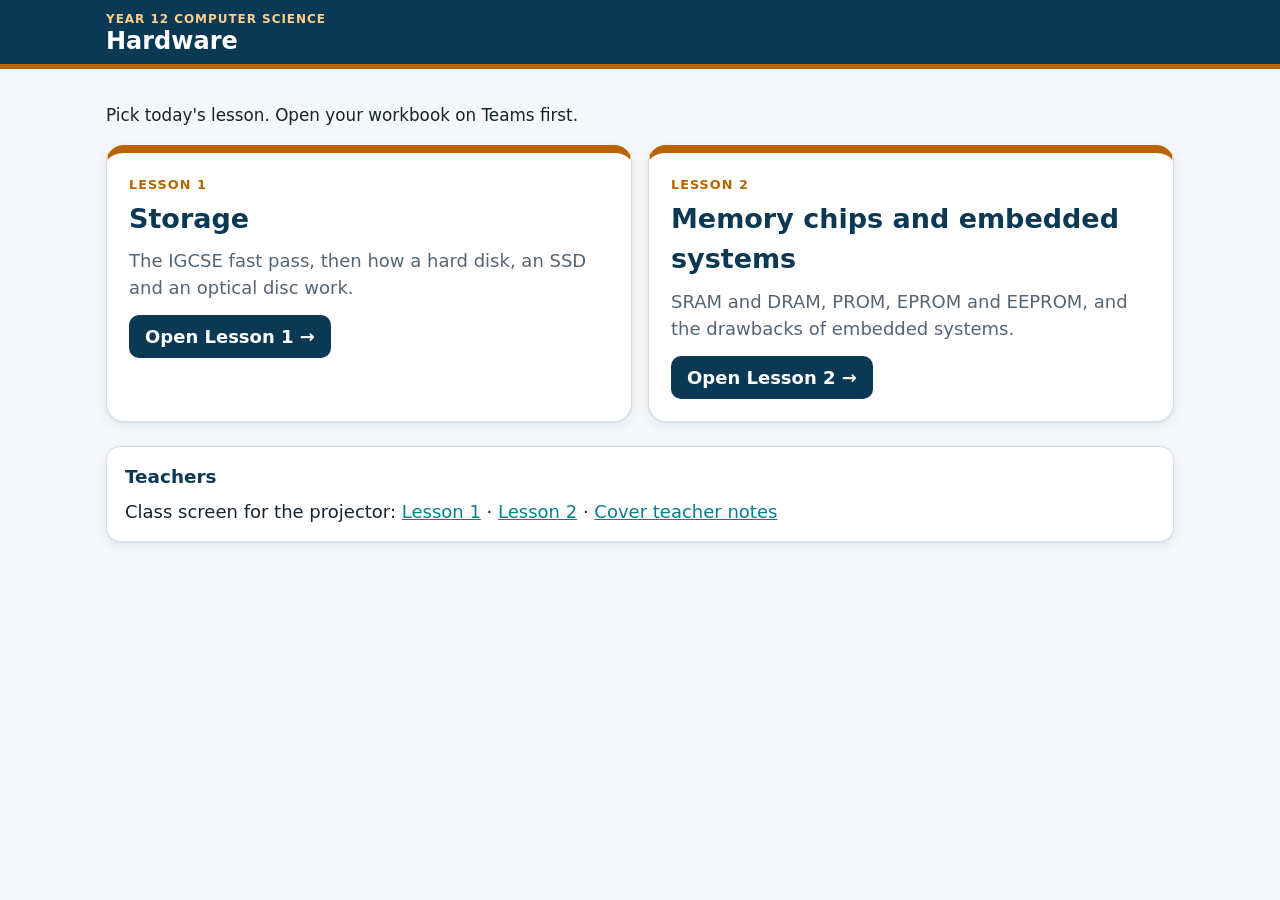
==== index.html @ 3945bee4 "Year 12 hardware cover lessons: site, animations, class screen Co-Authored-By: Claude Opus 5.5 <nore" ====
<!doctype html>
<html lang="en-GB">
<head>
<meta charset="utf-8">
<meta name="viewport" content="width=device-width, initial-scale=1">
<title>Year 12 Hardware</title>
<meta name="description" content="Year 12 Computer Science hardware lessons: storage, memory chips and embedded systems.">
<link rel="stylesheet" href="assets/site.css">
<style>
.tiles{display:grid;grid-template-columns:repeat(auto-fit,minmax(280px,1fr));gap:16px}
.tile{display:block;text-decoration:none;color:var(--ink);background:#fff;border:1px solid var(--line);border-radius:18px;padding:22px;box-shadow:var(--shadow);border-top:8px solid var(--amber)}
.tile:hover{border-color:var(--teal)}
.tile .n{font-size:.8rem;font-weight:800;letter-spacing:.08em;text-transform:uppercase;color:var(--amber)}
.tile h2{margin:4px 0 8px;color:var(--ocean)}
.tile p{margin:0;color:var(--muted)}
.go{display:inline-block;margin-top:14px;background:var(--ocean);color:#fff;border-radius:10px;padding:8px 16px;font-weight:700}
</style>
</head>
<body>
<header class="top"><div class="top-in"><div class="grow"><div class="eyebrow">Year 12 Computer Science</div><h1>Hardware</h1></div></div></header>
<main style="padding-bottom:40px">
  <p class="lead">Pick today's lesson. Open your workbook on Teams first.</p>
  <div class="tiles">
    <a class="tile" href="h1.html"><div class="n">Lesson 1</div><h2>Storage</h2><p>The IGCSE fast pass, then how a hard disk, an SSD and an optical disc work.</p><span class="go">Open Lesson 1 →</span></a>
    <a class="tile" href="h2.html"><div class="n">Lesson 2</div><h2>Memory chips and embedded systems</h2><p>SRAM and DRAM, PROM, EPROM and EEPROM, and the drawbacks of embedded systems.</p><span class="go">Open Lesson 2 →</span></a>
  </div>
  <div class="card" style="margin-top:24px">
    <h3>Teachers</h3>
    <p>Class screen for the projector: <a href="board.html?l=1">Lesson 1</a> · <a href="board.html?l=2">Lesson 2</a> · <a href="cover.html">Cover teacher notes</a></p>
  </div>
</main>
<script src="assets/engine.js"></script>
</body>
</html>
---- assets/site.css ----
/* Year 12 Hardware: shared styles. Palette follows the Year 12 textbook (Ocean and Sunset, Unit 3 amber). */
:root{
  --ocean:#0b3954; --ocean2:#14507a; --teal:#087e8b; --amber:#b86400; --amber-soft:#fff3e0;
  --coral:#d1495b; --slate:#3d5a80; --ink:#16232e; --muted:#566573; --paper:#f5f7f9; --card:#fff;
  --line:#d6dde3; --soft:#eaf2f5; --good:#1f8a4c; --good-soft:#e5f5ec; --bad:#c0392b; --bad-soft:#fdecea;
  --stretch:#2f5fa7; --stretch-soft:#eaf0fb; --help:#6b4fa0; --help-soft:#f2edf9;
  --r:14px; --shadow:0 1px 2px rgba(11,57,84,.08),0 4px 14px rgba(11,57,84,.06);
}
*{box-sizing:border-box}
html{-webkit-text-size-adjust:100%}
body{margin:0;background:var(--paper);color:var(--ink);font-family:"Segoe UI",Calibri,system-ui,-apple-system,Roboto,Arial,sans-serif;font-size:18px;line-height:1.5}
button,select,input,textarea{font:inherit}
button{cursor:pointer;touch-action:manipulation}
a{color:var(--teal)}
img,svg{max-width:100%}
svg text{font-family:"Segoe UI",Calibri,system-ui,Arial,sans-serif}
:focus-visible{outline:3px solid var(--amber);outline-offset:2px}

/* ---------- top bar ---------- */
.top{position:sticky;top:0;z-index:20;background:var(--ocean);color:#fff;border-bottom:5px solid var(--amber)}
.top-in{max-width:1100px;margin:auto;padding:10px 16px 8px;display:flex;align-items:center;gap:12px;flex-wrap:wrap}
.top .eyebrow{font-size:.75rem;font-weight:800;letter-spacing:.08em;text-transform:uppercase;color:#ffcf8a}
.top h1{margin:0;font-size:clamp(1.1rem,2.6vw,1.5rem);line-height:1.15}
.top .grow{flex:1 1 240px;min-width:0}
.stuckbtn{background:transparent;border:2px solid #ffffff70;color:#fff;border-radius:999px;padding:6px 14px;font-weight:700;font-size:.9rem}
.stuckbtn:hover{background:#ffffff18}
.steps{max-width:1100px;margin:auto;padding:0 16px 10px;display:flex;gap:5px}
.steps button{flex:1;min-width:0;height:10px;border:0;border-radius:6px;background:#ffffff38;padding:0}
.steps button.done{background:#7fd1c0}
.steps button.now{background:var(--amber)}
.where{max-width:1100px;margin:auto;padding:0 16px 10px;font-size:.85rem;color:#cfe3ee;display:flex;justify-content:space-between;gap:10px;flex-wrap:wrap}

/* ---------- layout ---------- */
main{max-width:1100px;margin:auto;padding:18px 16px 120px}
.stage{display:none}
.stage.on{display:block;animation:fadein .25s ease}
@keyframes fadein{from{opacity:0;transform:translateY(6px)}to{opacity:1;transform:none}}
.stage-head{display:flex;align-items:flex-start;gap:14px;margin:4px 0 14px}
.stage-num{flex:0 0 auto;width:48px;height:48px;border-radius:12px;background:var(--amber);color:#fff;display:grid;place-items:center;font-weight:800;font-size:1.3rem}
.stage-head h2{margin:0;font-size:clamp(1.3rem,3vw,1.75rem);line-height:1.2;color:var(--ocean)}
.stage-head .by{font-size:.9rem;color:var(--muted);margin-top:2px}
.card{background:var(--card);border:1px solid var(--line);border-radius:var(--r);padding:16px 18px;margin:0 0 16px;box-shadow:var(--shadow)}
.card h3{margin:0 0 8px;color:var(--ocean);font-size:1.15rem}
.card p{margin:0 0 10px}
.card p:last-child{margin-bottom:0}
.lead{font-size:1.05rem}
.muted{color:var(--muted)}
.small{font-size:.88rem}
.two{display:grid;grid-template-columns:1fr 1fr;gap:16px}
@media (max-width:760px){.two{grid-template-columns:1fr}}
ul.clean{margin:0;padding-left:1.2em}
ul.clean li{margin:3px 0}

/* do this / workbook callouts */
.do{border-left:6px solid var(--teal);background:#e8f6f7}
.wb{border-left:6px solid var(--amber);background:var(--amber-soft)}
.wb .tag,.do .tag{display:inline-block;font-size:.75rem;font-weight:800;letter-spacing:.06em;text-transform:uppercase;padding:2px 8px;border-radius:6px;margin-bottom:6px}
.wb .tag{background:var(--amber);color:#fff}
.do .tag{background:var(--teal);color:#fff}
.exam{border-left:6px solid var(--ocean);background:#eef4f8}
.exam .tag{display:inline-block;font-size:.75rem;font-weight:800;letter-spacing:.06em;text-transform:uppercase;padding:2px 8px;border-radius:6px;margin-bottom:6px;background:var(--ocean);color:#fff}
.story{border-left:6px solid var(--coral);background:#fdf0f2}
.story .tag{display:inline-block;font-size:.75rem;font-weight:800;letter-spacing:.06em;text-transform:uppercase;padding:2px 8px;border-radius:6px;margin-bottom:6px;background:var(--coral);color:#fff}
.warn{border-left:6px solid #d08a00;background:#fff7e0}

/* key words */
.kw{display:grid;grid-template-columns:repeat(auto-fill,minmax(230px,1fr));gap:10px}
.kwi{background:var(--soft);border-radius:10px;padding:10px 12px}
.kwi b{display:flex;align-items:center;gap:6px;color:var(--ocean)}
.say{border:0;background:var(--teal);color:#fff;border-radius:999px;width:30px;height:30px;font-size:.85rem;display:inline-grid;place-items:center;flex:0 0 auto}
.say:hover{background:var(--ocean)}
.kwi .root{display:block;font-size:.85rem;color:var(--muted);margin-top:3px}

/* layered help */
details.help,details.further{border-radius:12px;margin:10px 0 0;border:2px solid transparent}
details.help{background:var(--help-soft);border-color:#ddd0f0}
details.further{background:var(--stretch-soft);border-color:#cfdcf3}
details.help>summary,details.further>summary{cursor:pointer;padding:10px 14px;font-weight:700;list-style:none}
details.help>summary::-webkit-details-marker,details.further>summary::-webkit-details-marker{display:none}
details.help>summary{color:var(--help)}
details.further>summary{color:var(--stretch)}
details.help>summary::before{content:"+ ";font-weight:800}
details.further>summary::before{content:"+ ";font-weight:800}
details[open].help>summary::before,details[open].further>summary::before{content:"− "}
details.help>div,details.further>div{padding:0 14px 12px}
.label-beyond{display:inline-block;font-size:.72rem;font-weight:800;letter-spacing:.05em;text-transform:uppercase;background:var(--stretch);color:#fff;border-radius:6px;padding:1px 7px;margin-right:6px}

/* buttons */
.btn{border:2px solid var(--ocean);background:#fff;color:var(--ocean);border-radius:10px;padding:8px 16px;font-weight:700;min-height:44px}
.btn:hover{background:var(--soft)}
.btn.primary{background:var(--ocean);color:#fff}
.btn.primary:hover{background:var(--ocean2)}
.btn.amber{background:var(--amber);border-color:var(--amber);color:#fff}
.btn:disabled{opacity:.45;cursor:not-allowed}
.row{display:flex;gap:10px;flex-wrap:wrap;align-items:center}

/* bottom nav */
.nav{position:fixed;left:0;right:0;bottom:0;z-index:20;background:#ffffffee;backdrop-filter:blur(6px);border-top:1px solid var(--line)}
.nav-in{max-width:1100px;margin:auto;padding:10px 16px;display:flex;gap:10px;align-items:center}
.nav .btn{min-width:110px}
.nav .next{margin-left:auto;font-size:1.05rem;padding:10px 22px}
.nav .count{font-size:.9rem;color:var(--muted)}

/* ---------- checks ---------- */
.q{margin:0 0 14px}
.q .stem{font-weight:600;margin-bottom:8px}
.opts{display:grid;gap:8px}
.opt{text-align:left;border:2px solid var(--line);background:#fff;border-radius:10px;padding:9px 12px;color:var(--ink);display:flex;gap:10px;align-items:flex-start}
.opt .k{flex:0 0 auto;font-weight:800;color:var(--ocean);width:1.4em}
.opt:hover{border-color:var(--teal)}
.opt.sel{border-color:var(--ocean);background:var(--soft)}
.opt.right{border-color:var(--good);background:var(--good-soft)}
.opt.wrong{border-color:var(--bad);background:var(--bad-soft)}
.fb{margin-top:8px;padding:9px 12px;border-radius:10px;font-size:.97rem;display:none}
.fb.show{display:block}
.fb.good{background:var(--good-soft);border:1px solid #b9e2c9}
.fb.bad{background:var(--bad-soft);border:1px solid #f3c4bf}
.fb.info{background:var(--soft);border:1px solid var(--line)}

/* sort rows: item + buttons */
.sort{display:grid;gap:8px}
.sort .it{display:grid;grid-template-columns:1fr auto;gap:10px;align-items:center;border:2px solid var(--line);border-radius:10px;padding:8px 10px;background:#fff}
.sort .it.right{border-color:var(--good);background:var(--good-soft)}
.sort .it.wrong{border-color:var(--bad);background:var(--bad-soft)}
.sort .bins{display:flex;gap:6px;flex-wrap:wrap;justify-content:flex-end}
.sort .bins button{border:2px solid var(--ocean);background:#fff;color:var(--ocean);border-radius:8px;padding:5px 10px;font-weight:700;font-size:.9rem;min-height:38px}
.sort .bins button.chosen{background:var(--ocean);color:#fff}
.sort .why{grid-column:1/-1;font-size:.92rem;display:none}
.sort .it.right .why,.sort .it.wrong .why{display:block}
@media (max-width:600px){.sort .it{grid-template-columns:1fr}.sort .bins{justify-content:flex-start}}

/* tap to order */
.order .pool,.order .done{display:grid;gap:8px}
.order .pool button{text-align:left;border:2px dashed var(--teal);background:#fff;border-radius:10px;padding:9px 12px;color:var(--ink)}
.order .pool button.shake{animation:shake .35s;border-color:var(--bad);background:var(--bad-soft)}
@keyframes shake{0%,100%{transform:none}25%{transform:translateX(-6px)}75%{transform:translateX(6px)}}
.order .done div{border:2px solid var(--good);background:var(--good-soft);border-radius:10px;padding:9px 12px;display:flex;gap:10px}
.order .done div b{color:var(--good)}
.order .msg{margin:8px 0;font-weight:600}

/* gap fill */
.gaps p{margin:0 0 10px;line-height:2.1}
.gaps select{border:2px solid var(--ocean);border-radius:8px;padding:2px 6px;background:#fff;max-width:100%}
.gaps select.right{border-color:var(--good);background:var(--good-soft)}
.gaps select.wrong{border-color:var(--bad);background:var(--bad-soft)}

/* examiner ticks */
.ticks{display:grid;gap:8px}
.ticks label{display:flex;gap:10px;align-items:flex-start;border:2px solid var(--line);border-radius:10px;padding:8px 12px;background:#fff;cursor:pointer}
.ticks label.right{border-color:var(--good);background:var(--good-soft)}
.ticks label.wrong{border-color:var(--bad);background:var(--bad-soft)}
.ticks input{width:22px;height:22px;flex:0 0 auto;margin-top:2px}
.quote{font-size:1.05rem;background:#fff;border:2px dashed var(--slate);border-radius:12px;padding:12px 14px;font-style:italic}

/* model reveal */
.model{display:none;margin-top:10px;border:2px solid var(--good);background:var(--good-soft);border-radius:12px;padding:12px 14px}
.model.show{display:block}
.model ul{margin:4px 0 0;padding-left:1.2em}

/* ---------- animation player ---------- */
.anim{background:#fff;border:1px solid var(--line);border-radius:var(--r);box-shadow:var(--shadow);margin:0 0 16px;overflow:hidden}
.anim-title{padding:10px 16px;background:var(--ocean);color:#fff;font-weight:700;display:flex;justify-content:space-between;align-items:center;gap:10px}
.anim-title small{font-weight:400;color:#cfe3ee}
.anim-stage{background:linear-gradient(#fbfcfd,#f0f4f7);padding:8px;display:grid;place-items:center}
.anim-stage svg{width:100%;height:auto;max-height:440px;display:block}
.anim-cap{padding:12px 16px;min-height:76px;font-size:1.08rem;border-top:1px solid var(--line);display:flex;gap:12px;align-items:flex-start}
.anim-cap .n{flex:0 0 auto;background:var(--amber);color:#fff;border-radius:8px;font-weight:800;padding:2px 9px}
.anim-ctl{display:flex;gap:8px;padding:0 16px 12px;flex-wrap:wrap;align-items:center}
.anim-ctl button{border:2px solid var(--ocean);background:#fff;color:var(--ocean);border-radius:10px;padding:6px 14px;font-weight:700;min-height:42px}
.anim-ctl button.play{background:var(--ocean);color:#fff;min-width:96px}
.anim-ctl .dots{display:flex;gap:5px;margin-left:auto}
.anim-ctl .dots span{width:11px;height:11px;border-radius:50%;background:var(--line)}
.anim-ctl .dots span.on{background:var(--amber)}
.anim-ctl .dots span.seen{background:#9cc9cf}
.anim-list{margin:0;padding:0 16px 14px 36px;font-size:.95rem;color:var(--muted)}
.anim-list li{margin:2px 0}
.anim-list li.on{color:var(--ink);font-weight:700}
.anim-list li.seen{color:var(--ink)}
.anim-list li.hidden{display:none}

/* svg helpers controlled by data-step: elements with data-from="n" appear at step n */
.anim svg [data-from]{opacity:0;transition:opacity .6s ease}
.anim svg [data-from].vis{opacity:1}
.anim svg [data-only].vis{opacity:1}
.anim svg [data-only]{opacity:0;transition:opacity .5s ease}
@keyframes spin{to{transform:rotate(360deg)}}
@keyframes slideL{from{transform:translateX(0)}to{transform:translateX(-200px)}}
@keyframes pulse{0%,100%{opacity:.35}50%{opacity:1}}
@keyframes dash{to{stroke-dashoffset:0}}
@media (prefers-reduced-motion:reduce){
  .anim svg *{animation-duration:0s!important;animation-iteration-count:1!important;transition:none!important}
  .stage.on{animation:none}
}

/* misc widgets */
.calc{display:grid;grid-template-columns:repeat(auto-fit,minmax(180px,1fr));gap:10px;align-items:end}
.calc label{display:grid;gap:4px;font-weight:600;font-size:.95rem}
.calc input{border:2px solid var(--ocean);border-radius:8px;padding:6px 10px;width:100%}
.big{font-size:1.4rem;font-weight:800;color:var(--ocean)}
table.t{border-collapse:collapse;width:100%;font-size:.95rem}
table.t th,table.t td{border:1px solid var(--line);padding:7px 9px;text-align:left;vertical-align:top}
table.t th{background:var(--ocean);color:#fff}
table.t tr:nth-child(even) td{background:#f6f9fb}
.scroll{overflow-x:auto}
.score-tiles{display:grid;grid-template-columns:repeat(auto-fit,minmax(150px,1fr));gap:10px;margin:8px 0}
.score-tiles div{background:var(--soft);border-radius:10px;padding:10px 12px}
.score-tiles b{display:block;font-size:1.5rem;color:var(--ocean)}
.fix{border-left:6px solid var(--teal)}
.gate{display:grid;grid-template-columns:auto 1fr;gap:14px;align-items:center}
.gate .ins{display:flex;gap:8px;flex-wrap:wrap}
.bit{border:2px solid var(--ocean);background:#fff;color:var(--ocean);border-radius:10px;width:64px;height:48px;font-weight:800;font-size:1.1rem}
.bit.one{background:var(--ocean);color:#fff}
.out{font-size:1.6rem;font-weight:800;width:64px;height:48px;border-radius:10px;display:grid;place-items:center;background:var(--line)}
.out.one{background:var(--good);color:#fff}
.stuckbox{border:2px dashed var(--help);background:var(--help-soft);border-radius:12px;padding:12px 14px}
.toast{position:fixed;left:50%;bottom:84px;transform:translateX(-50%);background:var(--ink);color:#fff;padding:10px 16px;border-radius:10px;z-index:40;opacity:0;transition:opacity .3s;pointer-events:none;max-width:90vw}
.toast.show{opacity:1}
.chip{display:inline-block;background:var(--soft);border:1px solid var(--line);border-radius:999px;padding:2px 10px;font-size:.85rem;margin:2px}
.footer-note{font-size:.8rem;color:var(--muted);text-align:center;margin-top:30px}

/* print (offline pack) */
@media print{
  .top,.nav,.anim-ctl,.stuckbtn,.say,.toast{display:none!important}
  body{background:#fff;font-size:12pt}
  main{padding:0}
  .stage{display:block!important;break-before:page}
  .stage:first-of-type{break-before:auto}
  .card,.anim{box-shadow:none;break-inside:avoid}
  details>div{display:block}
  .model{display:block}
  .anim-list li.hidden{display:list-item}
  .opt{padding:3px 10px;font-size:10.5pt}.opts{gap:3px}.q .stem{margin-bottom:4px}
  .card{padding:10px 14px;margin-bottom:10px}
  #fpLeft,.stuckbox,.btn{display:none!important}
  .anim-stage svg{max-height:330px}
}
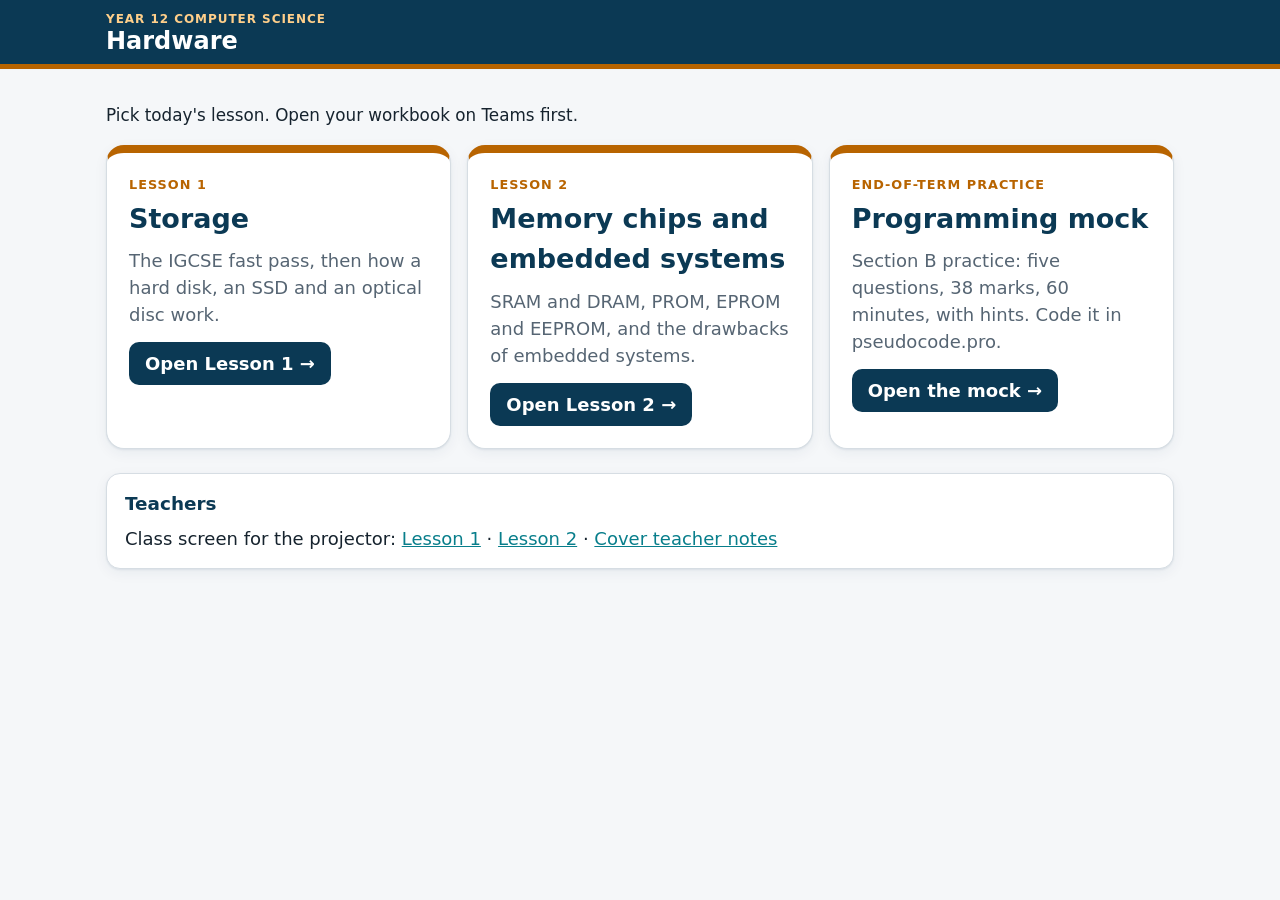
==== commit 5e0576e3: "Add Year 12 programming mock (Section B practice) Co-Authored-By: Claude Opus 5.5 <noreply@anthropic" ====
--- a/index.html
+++ b/index.html
@@ -23,6 +23,7 @@
   <div class="tiles">
     <a class="tile" href="h1.html"><div class="n">Lesson 1</div><h2>Storage</h2><p>The IGCSE fast pass, then how a hard disk, an SSD and an optical disc work.</p><span class="go">Open Lesson 1 →</span></a>
     <a class="tile" href="h2.html"><div class="n">Lesson 2</div><h2>Memory chips and embedded systems</h2><p>SRAM and DRAM, PROM, EPROM and EEPROM, and the drawbacks of embedded systems.</p><span class="go">Open Lesson 2 →</span></a>
+    <a class="tile" href="programming-mock.html"><div class="n">End-of-term practice</div><h2>Programming mock</h2><p>Section B practice: five questions, 38 marks, 60 minutes, with hints. Code it in pseudocode.pro.</p><span class="go">Open the mock →</span></a>
   </div>
   <div class="card" style="margin-top:24px">
     <h3>Teachers</h3>
--- a/assets/site.css
+++ b/assets/site.css
@@ -212,6 +212,14 @@
 .bit.one{background:var(--ocean);color:#fff}
 .out{font-size:1.6rem;font-weight:800;width:64px;height:48px;border-radius:10px;display:grid;place-items:center;background:var(--line)}
 .out.one{background:var(--good);color:#fff}
+.gatewrap{display:grid;grid-template-columns:minmax(0,1.3fr) minmax(0,1fr);gap:18px;align-items:start}
+@media (max-width:760px){.gatewrap{grid-template-columns:1fr}}
+#gSvg{width:100%;height:auto;background:#fbfcfd;border:1px solid var(--line);border-radius:12px}
+#gSvg .inp{cursor:pointer}
+.gexpr{font-family:Consolas,"Courier New",monospace;font-size:1.15rem;background:var(--soft);border-radius:10px;padding:8px 12px;line-height:1.6}
+.gexpr b{color:var(--ocean)}
+.gtt td,.gtt th{text-align:center}
+.gtt tr.cur td{background:var(--amber-soft)!important;font-weight:800;outline:2px solid var(--amber)}
 .stuckbox{border:2px dashed var(--help);background:var(--help-soft);border-radius:12px;padding:12px 14px}
 .toast{position:fixed;left:50%;bottom:84px;transform:translateX(-50%);background:var(--ink);color:#fff;padding:10px 16px;border-radius:10px;z-index:40;opacity:0;transition:opacity .3s;pointer-events:none;max-width:90vw}
 .toast.show{opacity:1}
